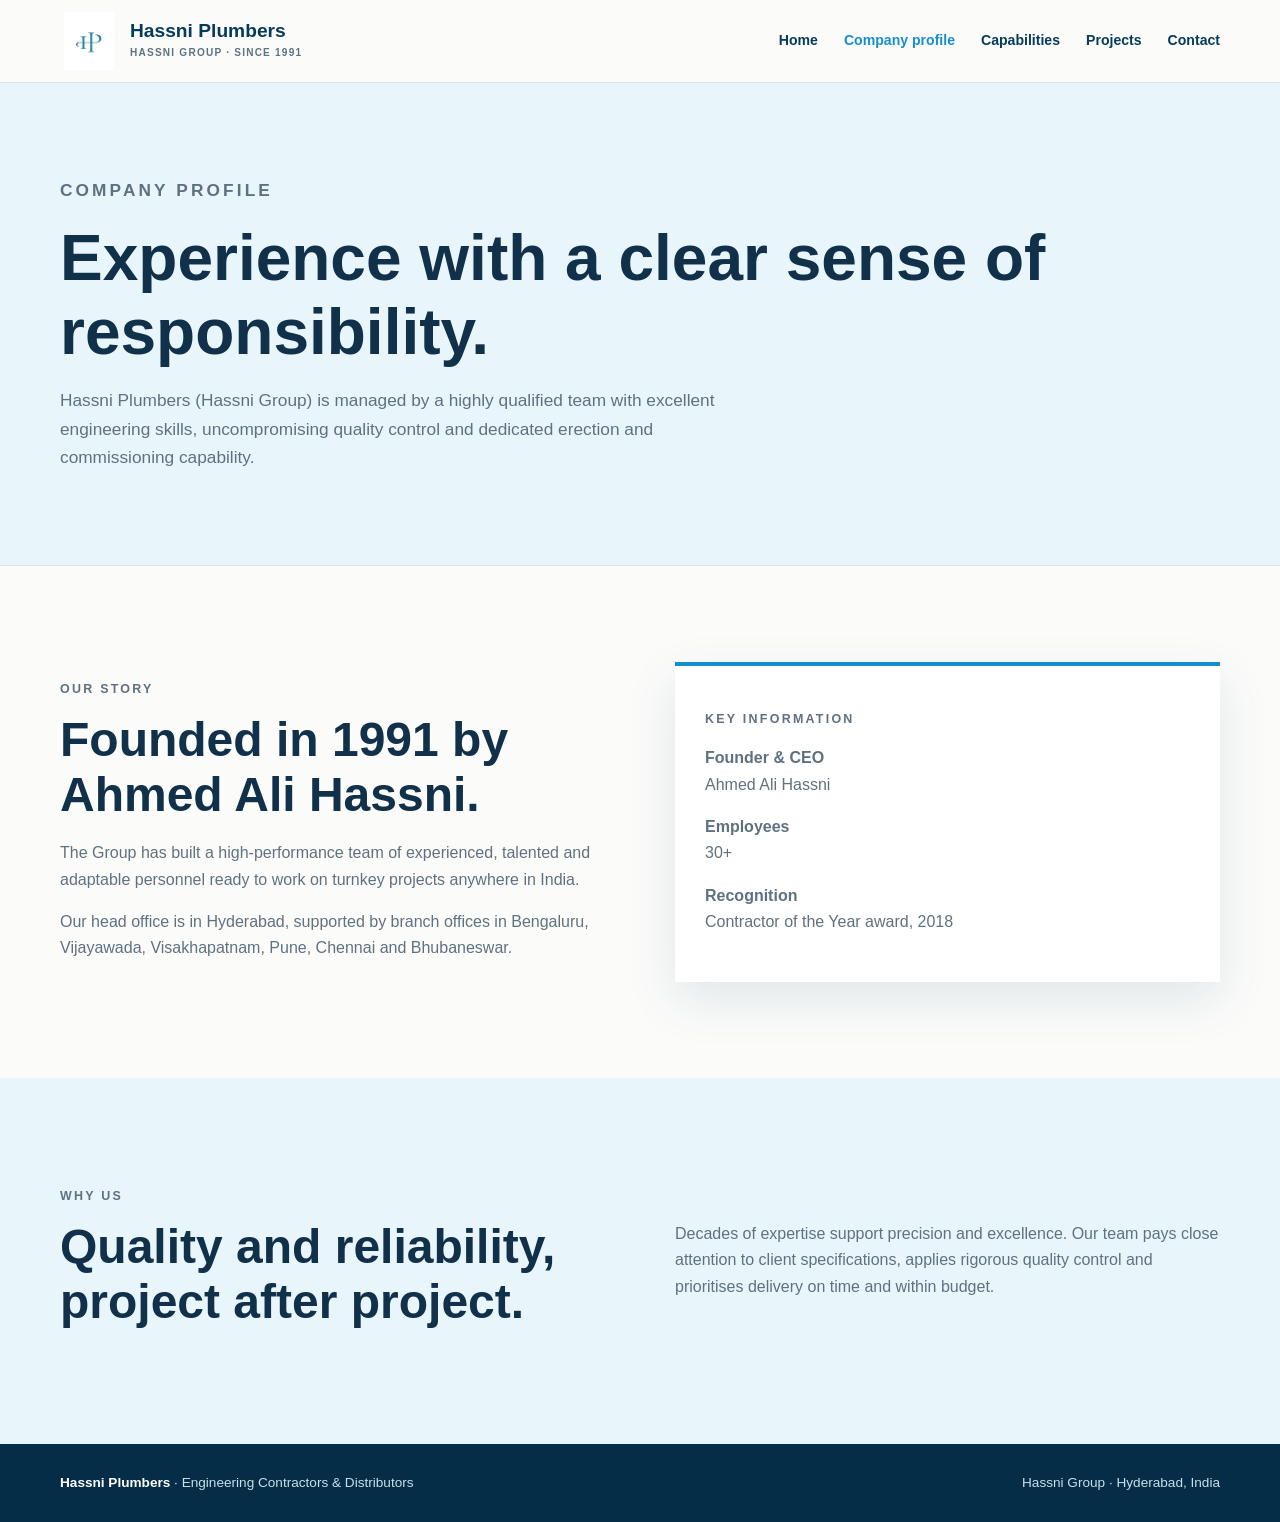
==== about.html @ f8cc5ab0 "Create multi-page Hassni Plumbers website Co-authored-by: Copilot App <223556219+Copilot@users.norep" ====
<!doctype html><html lang="en"><head><meta charset="utf-8"><meta name="viewport" content="width=device-width, initial-scale=1"><title>Company Profile | Hassni Plumbers</title><link rel="stylesheet" href="styles.css"></head><body><div id="site-header"></div><main><section class="page-hero"><div class="container"><p class="eyebrow">Company profile</p><h1>Experience with a clear sense of responsibility.</h1><p>Hassni Plumbers (Hassni Group) is managed by a highly qualified team with excellent engineering skills, uncompromising quality control and dedicated erection and commissioning capability.</p></div></section><section class="section"><div class="container split"><div><p class="eyebrow">Our story</p><h2>Founded in 1991 by Ahmed Ali Hassni.</h2><p>The Group has built a high-performance team of experienced, talented and adaptable personnel ready to work on turnkey projects anywhere in India.</p><p>Our head office is in Hyderabad, supported by branch offices in Bengaluru, Vijayawada, Visakhapatnam, Pune, Chennai and Bhubaneswar.</p></div><div class="feature-box"><p class="eyebrow">Key information</p><p><strong>Founder &amp; CEO</strong><br>Ahmed Ali Hassni</p><p><strong>Employees</strong><br>30+</p><p><strong>Recognition</strong><br>Contractor of the Year award, 2018</p></div></div></section><section class="section tint"><div class="container split"><div><p class="eyebrow">Why us</p><h2>Quality and reliability, project after project.</h2></div><div><p>Decades of expertise support precision and excellence. Our team pays close attention to client specifications, applies rigorous quality control and prioritises delivery on time and within budget.</p></div></div></section></main><div id="site-footer"></div><script src="site.js"></script></body></html>
---- styles.css ----
:root{--blue:#168dcc;--deep:#073b5c;--pale:#e8f6fc;--ink:#113049;--muted:#5f7180;--paper:#fbfcfa;--line:#d9e6eb;--white:#fff;--shadow:0 18px 48px rgba(7,59,92,.11)}*{box-sizing:border-box}html{scroll-behavior:smooth}body{margin:0;color:var(--ink);background:var(--paper);font:16px/1.65 "DM Sans",Arial,sans-serif}h1,h2,h3,h4{margin:0;font-family:Manrope,Arial,sans-serif;line-height:1.15}a{color:inherit;text-decoration:none}.container{width:min(1160px,calc(100% - 40px));margin:auto}.eyebrow{color:var(--blue);font-size:.78rem;font-weight:700;letter-spacing:.18em;text-transform:uppercase}.muted{color:var(--muted)}.section{padding:96px 0}.section-heading{max-width:720px;margin-bottom:42px}.section-heading h2{margin-top:12px;font-size:clamp(2rem,4vw,3.3rem)}.button{display:inline-flex;align-items:center;gap:10px;border:1px solid var(--blue);padding:13px 20px;font-weight:700;transition:.2s}.button.primary{color:var(--white);background:var(--blue)}.button.primary:hover{background:var(--deep);border-color:var(--deep)}.button.light{color:var(--white);border-color:#75cce9}.button.light:hover{color:var(--deep);background:#75cce9}.actions{display:flex;flex-wrap:wrap;gap:12px;margin-top:32px}.text-link{display:inline-block;margin-top:12px;color:var(--blue);font-weight:700}header{position:sticky;top:0;z-index:5;background:rgba(251,252,250,.95);border-bottom:1px solid var(--line);backdrop-filter:blur(14px)}.nav{display:flex;align-items:center;justify-content:space-between;min-height:82px;gap:24px}.brand{display:flex;align-items:center;gap:12px}.brand img{width:58px;height:58px;object-fit:contain}.brand strong{display:block;color:var(--deep);font:800 1.2rem/1.05 Manrope,Arial,sans-serif}.brand small{display:block;margin-top:4px;color:var(--muted);font-size:.63rem;font-weight:700;letter-spacing:.12em;text-transform:uppercase}.nav-links{display:flex;align-items:center;gap:26px;color:var(--deep);font-size:.88rem;font-weight:700}.nav-links a:hover,.nav-links a.active{color:var(--blue)}.menu{display:none;border:0;color:var(--deep);background:transparent;font-size:1.4rem}.hero{position:relative;overflow:hidden;padding:112px 0 104px;color:var(--white);background:var(--deep)}.hero:after{content:"";position:absolute;inset:0;opacity:.15;background:linear-gradient(115deg,transparent 0 49%,var(--blue) 49% 50%,transparent 50%),linear-gradient(25deg,transparent 0 70%,var(--blue) 70% 71%,transparent 71%);background-size:120px 120px}.hero-grid{position:relative;z-index:1;display:grid;grid-template-columns:1.15fr .85fr;align-items:center;gap:64px}.hero h1{max-width:720px;margin:16px 0 22px;font-size:clamp(2.7rem,6vw,5rem);letter-spacing:-.06em}.hero h1 em{color:#71d2f7;font-style:normal}.lead{max-width:650px;color:#d3e7ef;font-size:1.1rem}.stat-panel{display:grid;grid-template-columns:1fr 1fr;gap:1px;overflow:hidden;border:1px solid rgba(255,255,255,.2);background:rgba(255,255,255,.2);box-shadow:var(--shadow)}.stat{padding:28px 22px;background:rgba(7,59,92,.72)}.stat strong{display:block;color:#71d2f7;font:800 2.4rem/1 Manrope,Arial,sans-serif}.stat span{display:block;margin-top:8px;color:#d3e7ef;font-size:.78rem;letter-spacing:.08em;text-transform:uppercase}.split{display:grid;grid-template-columns:1fr 1fr;gap:70px;align-items:center}.split h2{margin:12px 0 18px;font-size:clamp(2rem,4vw,3rem)}.split p{color:var(--muted)}.feature-box{padding:30px;border-top:4px solid var(--blue);background:var(--white);box-shadow:var(--shadow)}.quote{margin:16px 0;color:var(--deep);font:700 1.5rem/1.35 Manrope,Arial,sans-serif}.tint{background:var(--pale)}.cards{display:grid;gap:16px}.cards.three{grid-template-columns:repeat(3,1fr)}.card{padding:28px;border:1px solid var(--line);background:var(--white);transition:.2s}.card:hover{border-color:var(--blue);box-shadow:var(--shadow);transform:translateY(-3px)}.card .icon{color:var(--blue);font-weight:800;letter-spacing:.12em}.card h3{margin:16px 0 8px;font-size:1.2rem}.card p{margin:0;color:var(--muted)}.page-hero{padding:76px 0;background:var(--pale);border-bottom:1px solid var(--line)}.page-hero h1{margin-top:12px;font-size:clamp(2.5rem,5vw,4.3rem)}.page-hero p{max-width:680px;color:var(--muted);font-size:1.08rem}.capabilities{grid-template-columns:repeat(4,1fr)}.capability{min-height:170px;padding:24px;border:1px solid var(--line);background:var(--white);transition:.2s}.capability:hover{border-color:var(--blue);box-shadow:var(--shadow);transform:translateY(-3px)}.capability .icon{color:var(--blue);font-size:1.4rem}.capability h3{margin:18px 0 8px;font-size:1.05rem}.capability p{margin:0;color:var(--muted);font-size:.88rem}.project-grid{display:grid;grid-template-columns:repeat(3,1fr);gap:16px}.project{padding:24px;border:1px solid var(--line);background:var(--white);transition:.2s}.project:hover{border-color:var(--blue);box-shadow:var(--shadow);transform:translateY(-3px)}.project small{color:var(--blue);font-weight:700;letter-spacing:.1em;text-transform:uppercase}.project h3{margin:13px 0 8px;font-size:1.1rem}.project p{margin:0;color:var(--muted);font-size:.9rem}.contact-grid{display:grid;grid-template-columns:1fr .9fr;gap:60px}.contact-card{padding:30px;border-top:4px solid var(--blue);background:var(--white);box-shadow:var(--shadow)}.contact-card p{color:var(--muted)}.locations{display:flex;flex-wrap:wrap;gap:10px;margin-top:20px}.location{padding:8px 13px;border:1px solid var(--line);color:var(--deep);background:var(--white);font-size:.86rem;font-weight:700}footer{padding:28px 0;color:#c8e0e9;background:#052d47;font-size:.85rem}.footer-inner{display:flex;justify-content:space-between;gap:20px}.footer-inner strong{color:var(--white)}@media(max-width:900px){.nav-links{display:none;position:absolute;top:82px;left:0;right:0;padding:18px 20px 24px;flex-direction:column;align-items:flex-start;background:var(--paper);border-bottom:1px solid var(--line)}.nav-links.open{display:flex}.menu{display:block}.hero-grid,.split,.contact-grid{grid-template-columns:1fr;gap:38px}.capabilities{grid-template-columns:repeat(2,1fr)}}@media(max-width:600px){.container{width:min(100% - 28px,1160px)}.section{padding:70px 0}.hero{padding:78px 0}.hero h1{font-size:2.7rem}.stat-panel,.cards.three,.capabilities,.project-grid{grid-template-columns:1fr}.footer-inner{flex-direction:column}}
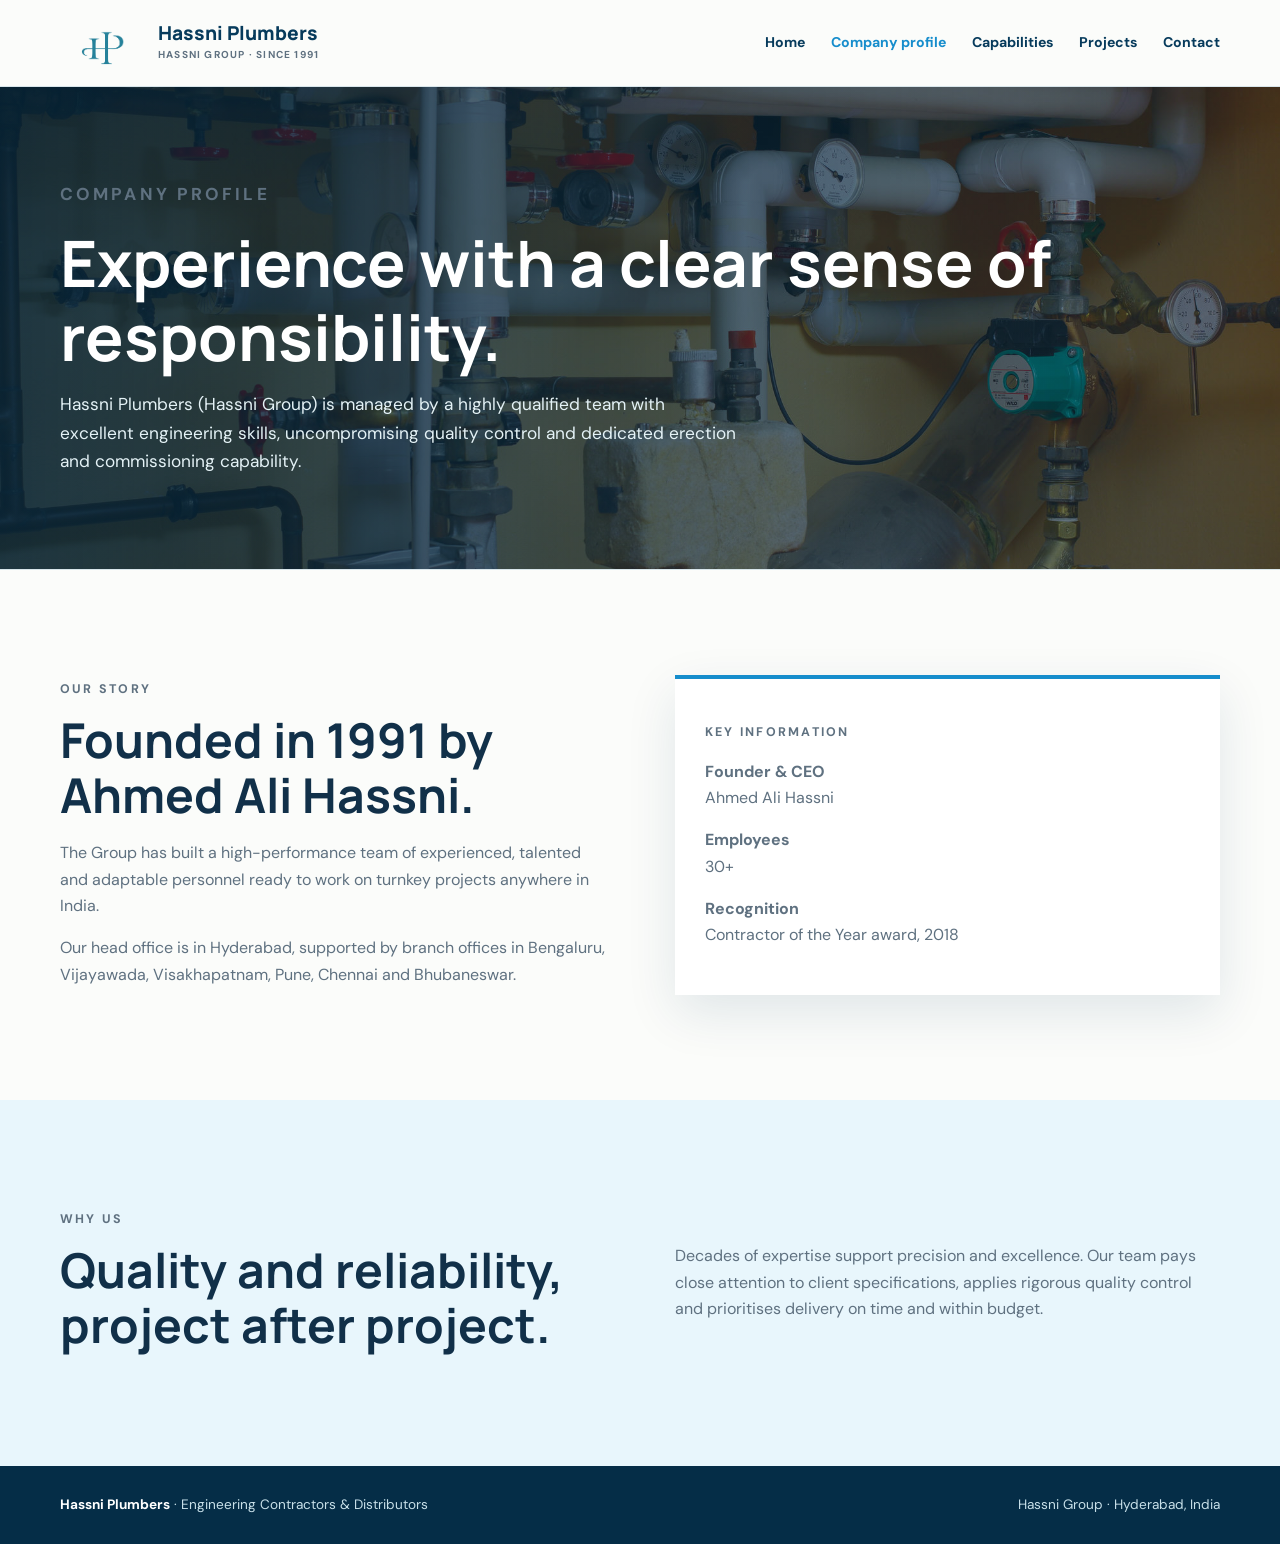
==== commit c9e10d26: "Refine site visuals and motion Co-authored-by: Copilot App <223556219+Copilot@users.noreply.github.c" ====
--- a/about.html
+++ b/about.html
@@ -1 +1 @@
-<!doctype html><html lang="en"><head><meta charset="utf-8"><meta name="viewport" content="width=device-width, initial-scale=1"><title>Company Profile | Hassni Plumbers</title><link rel="stylesheet" href="styles.css"></head><body><div id="site-header"></div><main><section class="page-hero"><div class="container"><p class="eyebrow">Company profile</p><h1>Experience with a clear sense of responsibility.</h1><p>Hassni Plumbers (Hassni Group) is managed by a highly qualified team with excellent engineering skills, uncompromising quality control and dedicated erection and commissioning capability.</p></div></section><section class="section"><div class="container split"><div><p class="eyebrow">Our story</p><h2>Founded in 1991 by Ahmed Ali Hassni.</h2><p>The Group has built a high-performance team of experienced, talented and adaptable personnel ready to work on turnkey projects anywhere in India.</p><p>Our head office is in Hyderabad, supported by branch offices in Bengaluru, Vijayawada, Visakhapatnam, Pune, Chennai and Bhubaneswar.</p></div><div class="feature-box"><p class="eyebrow">Key information</p><p><strong>Founder &amp; CEO</strong><br>Ahmed Ali Hassni</p><p><strong>Employees</strong><br>30+</p><p><strong>Recognition</strong><br>Contractor of the Year award, 2018</p></div></div></section><section class="section tint"><div class="container split"><div><p class="eyebrow">Why us</p><h2>Quality and reliability, project after project.</h2></div><div><p>Decades of expertise support precision and excellence. Our team pays close attention to client specifications, applies rigorous quality control and prioritises delivery on time and within budget.</p></div></div></section></main><div id="site-footer"></div><script src="site.js"></script></body></html>
+<!doctype html><html lang="en"><head><meta charset="utf-8"><meta name="viewport" content="width=device-width, initial-scale=1"><title>Company Profile | Hassni Plumbers</title><link rel="stylesheet" href="styles.css"></head><body><div id="site-header"></div><main><section class="page-hero image-page-hero"><div class="container"><p class="eyebrow">Company profile</p><h1>Experience with a clear sense of responsibility.</h1><p>Hassni Plumbers (Hassni Group) is managed by a highly qualified team with excellent engineering skills, uncompromising quality control and dedicated erection and commissioning capability.</p></div></section><section class="section"><div class="container split"><div><p class="eyebrow">Our story</p><h2>Founded in 1991 by Ahmed Ali Hassni.</h2><p>The Group has built a high-performance team of experienced, talented and adaptable personnel ready to work on turnkey projects anywhere in India.</p><p>Our head office is in Hyderabad, supported by branch offices in Bengaluru, Vijayawada, Visakhapatnam, Pune, Chennai and Bhubaneswar.</p></div><div class="feature-box"><p class="eyebrow">Key information</p><p><strong>Founder &amp; CEO</strong><br>Ahmed Ali Hassni</p><p><strong>Employees</strong><br>30+</p><p><strong>Recognition</strong><br>Contractor of the Year award, 2018</p></div></div></section><section class="section tint"><div class="container split"><div><p class="eyebrow">Why us</p><h2>Quality and reliability, project after project.</h2></div><div><p>Decades of expertise support precision and excellence. Our team pays close attention to client specifications, applies rigorous quality control and prioritises delivery on time and within budget.</p></div></div></section></main><div id="site-footer"></div><script src="site.js"></script></body></html>
--- a/styles.css
+++ b/styles.css
@@ -1 +1,134 @@
-:root{--blue:#168dcc;--deep:#073b5c;--pale:#e8f6fc;--ink:#113049;--muted:#5f7180;--paper:#fbfcfa;--line:#d9e6eb;--white:#fff;--shadow:0 18px 48px rgba(7,59,92,.11)}*{box-sizing:border-box}html{scroll-behavior:smooth}body{margin:0;color:var(--ink);background:var(--paper);font:16px/1.65 "DM Sans",Arial,sans-serif}h1,h2,h3,h4{margin:0;font-family:Manrope,Arial,sans-serif;line-height:1.15}a{color:inherit;text-decoration:none}.container{width:min(1160px,calc(100% - 40px));margin:auto}.eyebrow{color:var(--blue);font-size:.78rem;font-weight:700;letter-spacing:.18em;text-transform:uppercase}.muted{color:var(--muted)}.section{padding:96px 0}.section-heading{max-width:720px;margin-bottom:42px}.section-heading h2{margin-top:12px;font-size:clamp(2rem,4vw,3.3rem)}.button{display:inline-flex;align-items:center;gap:10px;border:1px solid var(--blue);padding:13px 20px;font-weight:700;transition:.2s}.button.primary{color:var(--white);background:var(--blue)}.button.primary:hover{background:var(--deep);border-color:var(--deep)}.button.light{color:var(--white);border-color:#75cce9}.button.light:hover{color:var(--deep);background:#75cce9}.actions{display:flex;flex-wrap:wrap;gap:12px;margin-top:32px}.text-link{display:inline-block;margin-top:12px;color:var(--blue);font-weight:700}header{position:sticky;top:0;z-index:5;background:rgba(251,252,250,.95);border-bottom:1px solid var(--line);backdrop-filter:blur(14px)}.nav{display:flex;align-items:center;justify-content:space-between;min-height:82px;gap:24px}.brand{display:flex;align-items:center;gap:12px}.brand img{width:58px;height:58px;object-fit:contain}.brand strong{display:block;color:var(--deep);font:800 1.2rem/1.05 Manrope,Arial,sans-serif}.brand small{display:block;margin-top:4px;color:var(--muted);font-size:.63rem;font-weight:700;letter-spacing:.12em;text-transform:uppercase}.nav-links{display:flex;align-items:center;gap:26px;color:var(--deep);font-size:.88rem;font-weight:700}.nav-links a:hover,.nav-links a.active{color:var(--blue)}.menu{display:none;border:0;color:var(--deep);background:transparent;font-size:1.4rem}.hero{position:relative;overflow:hidden;padding:112px 0 104px;color:var(--white);background:var(--deep)}.hero:after{content:"";position:absolute;inset:0;opacity:.15;background:linear-gradient(115deg,transparent 0 49%,var(--blue) 49% 50%,transparent 50%),linear-gradient(25deg,transparent 0 70%,var(--blue) 70% 71%,transparent 71%);background-size:120px 120px}.hero-grid{position:relative;z-index:1;display:grid;grid-template-columns:1.15fr .85fr;align-items:center;gap:64px}.hero h1{max-width:720px;margin:16px 0 22px;font-size:clamp(2.7rem,6vw,5rem);letter-spacing:-.06em}.hero h1 em{color:#71d2f7;font-style:normal}.lead{max-width:650px;color:#d3e7ef;font-size:1.1rem}.stat-panel{display:grid;grid-template-columns:1fr 1fr;gap:1px;overflow:hidden;border:1px solid rgba(255,255,255,.2);background:rgba(255,255,255,.2);box-shadow:var(--shadow)}.stat{padding:28px 22px;background:rgba(7,59,92,.72)}.stat strong{display:block;color:#71d2f7;font:800 2.4rem/1 Manrope,Arial,sans-serif}.stat span{display:block;margin-top:8px;color:#d3e7ef;font-size:.78rem;letter-spacing:.08em;text-transform:uppercase}.split{display:grid;grid-template-columns:1fr 1fr;gap:70px;align-items:center}.split h2{margin:12px 0 18px;font-size:clamp(2rem,4vw,3rem)}.split p{color:var(--muted)}.feature-box{padding:30px;border-top:4px solid var(--blue);background:var(--white);box-shadow:var(--shadow)}.quote{margin:16px 0;color:var(--deep);font:700 1.5rem/1.35 Manrope,Arial,sans-serif}.tint{background:var(--pale)}.cards{display:grid;gap:16px}.cards.three{grid-template-columns:repeat(3,1fr)}.card{padding:28px;border:1px solid var(--line);background:var(--white);transition:.2s}.card:hover{border-color:var(--blue);box-shadow:var(--shadow);transform:translateY(-3px)}.card .icon{color:var(--blue);font-weight:800;letter-spacing:.12em}.card h3{margin:16px 0 8px;font-size:1.2rem}.card p{margin:0;color:var(--muted)}.page-hero{padding:76px 0;background:var(--pale);border-bottom:1px solid var(--line)}.page-hero h1{margin-top:12px;font-size:clamp(2.5rem,5vw,4.3rem)}.page-hero p{max-width:680px;color:var(--muted);font-size:1.08rem}.capabilities{grid-template-columns:repeat(4,1fr)}.capability{min-height:170px;padding:24px;border:1px solid var(--line);background:var(--white);transition:.2s}.capability:hover{border-color:var(--blue);box-shadow:var(--shadow);transform:translateY(-3px)}.capability .icon{color:var(--blue);font-size:1.4rem}.capability h3{margin:18px 0 8px;font-size:1.05rem}.capability p{margin:0;color:var(--muted);font-size:.88rem}.project-grid{display:grid;grid-template-columns:repeat(3,1fr);gap:16px}.project{padding:24px;border:1px solid var(--line);background:var(--white);transition:.2s}.project:hover{border-color:var(--blue);box-shadow:var(--shadow);transform:translateY(-3px)}.project small{color:var(--blue);font-weight:700;letter-spacing:.1em;text-transform:uppercase}.project h3{margin:13px 0 8px;font-size:1.1rem}.project p{margin:0;color:var(--muted);font-size:.9rem}.contact-grid{display:grid;grid-template-columns:1fr .9fr;gap:60px}.contact-card{padding:30px;border-top:4px solid var(--blue);background:var(--white);box-shadow:var(--shadow)}.contact-card p{color:var(--muted)}.locations{display:flex;flex-wrap:wrap;gap:10px;margin-top:20px}.location{padding:8px 13px;border:1px solid var(--line);color:var(--deep);background:var(--white);font-size:.86rem;font-weight:700}footer{padding:28px 0;color:#c8e0e9;background:#052d47;font-size:.85rem}.footer-inner{display:flex;justify-content:space-between;gap:20px}.footer-inner strong{color:var(--white)}@media(max-width:900px){.nav-links{display:none;position:absolute;top:82px;left:0;right:0;padding:18px 20px 24px;flex-direction:column;align-items:flex-start;background:var(--paper);border-bottom:1px solid var(--line)}.nav-links.open{display:flex}.menu{display:block}.hero-grid,.split,.contact-grid{grid-template-columns:1fr;gap:38px}.capabilities{grid-template-columns:repeat(2,1fr)}}@media(max-width:600px){.container{width:min(100% - 28px,1160px)}.section{padding:70px 0}.hero{padding:78px 0}.hero h1{font-size:2.7rem}.stat-panel,.cards.three,.capabilities,.project-grid{grid-template-columns:1fr}.footer-inner{flex-direction:column}}
+@import url('https://fonts.googleapis.com/css2?family=DM+Sans:wght@400;500;600;700&family=Manrope:wght@600;700;800&display=swap');
+
+:root {
+  --blue: #168dcc;
+  --deep: #073b5c;
+  --pale: #e8f6fc;
+  --ink: #113049;
+  --muted: #5f7180;
+  --paper: #fbfcfa;
+  --line: #d9e6eb;
+  --white: #fff;
+  --shadow: 0 18px 48px rgba(7, 59, 92, .11);
+  --ease: cubic-bezier(.22, 1, .36, 1);
+}
+
+* { box-sizing: border-box; }
+html { scroll-behavior: smooth; }
+body { margin: 0; color: var(--ink); background: var(--paper); font: 16px/1.65 "DM Sans", Arial, sans-serif; overflow-x: hidden; }
+h1, h2, h3, h4 { margin: 0; font-family: Manrope, Arial, sans-serif; line-height: 1.15; }
+a { color: inherit; text-decoration: none; }
+.container { width: min(1160px, calc(100% - 40px)); margin: auto; }
+.eyebrow { color: var(--blue); font-size: .78rem; font-weight: 700; letter-spacing: .18em; text-transform: uppercase; }
+.muted { color: var(--muted); }
+.section { padding: 96px 0; }
+.section-heading { max-width: 720px; margin-bottom: 42px; }
+.section-heading h2 { margin-top: 12px; font-size: clamp(2rem, 4vw, 3.3rem); }
+.button { display: inline-flex; align-items: center; gap: 10px; border: 1px solid var(--blue); padding: 13px 20px; font-weight: 700; transition: transform .4s var(--ease), background-color .3s, border-color .3s, color .3s; }
+.button.primary { color: var(--white); background: var(--blue); }
+.button.primary:hover { background: var(--deep); border-color: var(--deep); transform: translateY(-3px); }
+.button.light { color: var(--white); border-color: #75cce9; }
+.button.light:hover { color: var(--deep); background: #75cce9; transform: translateY(-3px); }
+.actions { display: flex; flex-wrap: wrap; gap: 12px; margin-top: 32px; }
+.text-link { display: inline-block; margin-top: 12px; color: var(--blue); font-weight: 700; }
+
+header { position: sticky; top: 0; z-index: 5; background: rgba(251,252,250,.95); border-bottom: 1px solid var(--line); backdrop-filter: blur(14px); transition: min-height .45s var(--ease), background-color .45s ease, box-shadow .45s ease; }
+.nav { transition: min-height .45s var(--ease); }
+header.scrolled { background: rgba(255,255,255,.98); box-shadow: 0 8px 26px rgba(7, 59, 92, .09); }
+header.scrolled .nav { min-height: 70px; }
+.nav { display: flex; align-items: center; justify-content: space-between; min-height: 82px; gap: 24px; }
+.brand { display: flex; align-items: center; gap: 12px; }
+.brand-mark { position: relative; top: -4px; display: grid; width: 86px; height: 86px; place-items: center; padding: 2px; transition: transform .4s var(--ease), filter .4s var(--ease); }
+.brand-mark:hover { transform: translateY(-2px) rotate(-1deg); filter: drop-shadow(0 8px 12px rgba(7, 59, 92, .22)); }
+.brand img { width: 100%; height: 100%; object-fit: contain; }
+.brand strong { display: block; color: var(--deep); font: 800 1.2rem/1.05 Manrope, Arial, sans-serif; }
+.brand small { display: block; margin-top: 4px; color: var(--muted); font-size: .63rem; font-weight: 700; letter-spacing: .12em; text-transform: uppercase; }
+.nav-links { display: flex; align-items: center; gap: 26px; color: var(--deep); font-size: .88rem; font-weight: 700; }
+.nav-links a { transition: color .3s; }
+.nav-links a:hover, .nav-links a.active { color: var(--blue); }
+.menu { display: none; border: 0; color: var(--deep); background: transparent; font-size: 1.4rem; }
+
+.hero { position: relative; overflow: hidden; padding: 112px 0 104px; color: var(--white); background: var(--deep); }
+.hero-image { min-height: 700px; display: flex; align-items: center; background: linear-gradient(90deg, rgba(4,35,55,.93), rgba(4,35,55,.7) 46%, rgba(4,35,55,.32)), url("images/project-brigade.jpg") center/cover no-repeat; }
+.hero-grid { position: relative; z-index: 1; display: grid; grid-template-columns: 1.15fr .85fr; align-items: center; gap: 64px; }
+.hero h1 { max-width: 720px; margin: 16px 0 22px; font-size: clamp(2.7rem, 6vw, 5rem); letter-spacing: -.06em; }
+.hero h1 em { color: #71d2f7; font-style: normal; }
+.lead { max-width: 650px; color: #d3e7ef; font-size: 1.1rem; }
+.stat-panel { display: grid; grid-template-columns: 1fr 1fr; gap: 1px; overflow: hidden; border: 1px solid rgba(255,255,255,.2); background: rgba(255,255,255,.2); box-shadow: var(--shadow); animation: rise-in .9s var(--ease) .14s both; }
+.stat { padding: 28px 22px; background: rgba(7,59,92,.78); }
+.stat strong { display: block; color: #71d2f7; font: 800 2.4rem/1 Manrope, Arial, sans-serif; }
+.stat span { display: block; margin-top: 8px; color: #d3e7ef; font-size: .78rem; letter-spacing: .08em; text-transform: uppercase; }
+
+.split { display: grid; grid-template-columns: 1fr 1fr; gap: 70px; align-items: center; }
+.split h2 { margin: 12px 0 18px; font-size: clamp(2rem, 4vw, 3rem); }
+.split p { color: var(--muted); }
+.feature-box { padding: 30px; border-top: 4px solid var(--blue); background: var(--white); box-shadow: var(--shadow); }
+.quote { margin: 16px 0; color: var(--deep); font: 700 1.5rem/1.35 Manrope, Arial, sans-serif; }
+.tint { background: var(--pale); }
+.cards { display: grid; gap: 16px; }
+.cards.three { grid-template-columns: repeat(3, 1fr); }
+.card, .capability, .project { border: 1px solid var(--line); background: var(--white); transition: transform .5s var(--ease), border-color .3s, box-shadow .5s var(--ease); }
+.card { padding: 28px; }
+.card:hover, .capability:hover, .project:hover { border-color: var(--blue); box-shadow: var(--shadow); transform: translateY(-6px); }
+.card .icon, .capability .icon { color: var(--blue); font-weight: 800; letter-spacing: .12em; }
+.card h3 { margin: 16px 0 8px; font-size: 1.2rem; }
+.card p { margin: 0; color: var(--muted); }
+
+.page-hero { position: relative; overflow: hidden; padding: 76px 0; background: var(--pale); border-bottom: 1px solid var(--line); }
+.page-hero h1 { margin-top: 12px; font-size: clamp(2.5rem, 5vw, 4.3rem); }
+.page-hero p { max-width: 680px; color: var(--muted); font-size: 1.08rem; }
+.image-page-hero { color: var(--white); background: linear-gradient(90deg, rgba(4,35,55,.87), rgba(4,35,55,.48)), url("images/project-residential.jpg") center/cover no-repeat; }
+.capabilities-hero { color: var(--white); background: linear-gradient(90deg, rgba(4,35,55,.88), rgba(4,35,55,.48)), url("images/project-architecture.jpg") center/cover no-repeat; }
+.projects-hero { color: var(--white); background: linear-gradient(90deg, rgba(4,35,55,.88), rgba(4,35,55,.48)), url("images/project-brigade.jpg") center/cover no-repeat; }
+.image-page-hero p:not(.eyebrow), .capabilities-hero p:not(.eyebrow), .projects-hero p:not(.eyebrow) { color: #e4f2f6; }
+.capabilities { display: grid; grid-template-columns: repeat(4, 1fr); gap: 16px; }
+.capability { min-height: 170px; padding: 24px; }
+.capability .icon { font-size: 1.4rem; }
+.capability h3 { margin: 18px 0 8px; font-size: 1.05rem; }
+.capability p, .project p { margin: 0; color: var(--muted); font-size: .88rem; }
+.project-grid { display: grid; grid-template-columns: repeat(3, 1fr); gap: 16px; }
+.project { position: relative; overflow: hidden; padding: 24px; isolation: isolate; }
+.project:before { content: ""; position: absolute; inset: 0; z-index: -1; background-position: center; background-size: cover; opacity: 0; transform: scale(1.06); transition: opacity .5s, transform .8s var(--ease); }
+.project:nth-child(1):before { background-image: url("images/project-brigade.jpg"); }
+.project:nth-child(2):before { background-image: url("images/project-architecture.jpg"); }
+.project:nth-child(3):before { background-image: url("images/project-residential.jpg"); }
+.project:nth-child(4):before { background-image: url("images/project-architecture.jpg"); }
+.project:nth-child(5):before { background-image: url("images/project-residential.jpg"); }
+.project:nth-child(6):before { background-image: url("images/project-brigade.jpg"); }
+.project:hover:before { opacity: .16; transform: scale(1); }
+.project small { color: var(--blue); font-weight: 700; letter-spacing: .1em; text-transform: uppercase; }
+.project h3 { margin: 13px 0 8px; font-size: 1.1rem; }
+.contact-grid { display: grid; grid-template-columns: 1fr .9fr; gap: 60px; }
+.contact-card { padding: 30px; border-top: 4px solid var(--blue); background: var(--white); box-shadow: var(--shadow); }
+.contact-card p { color: var(--muted); }
+.locations { display: flex; flex-wrap: wrap; gap: 10px; margin-top: 20px; }
+.location { padding: 8px 13px; border: 1px solid var(--line); color: var(--deep); background: var(--white); font-size: .86rem; font-weight: 700; }
+footer { padding: 28px 0; color: #c8e0e9; background: #052d47; font-size: .85rem; }
+.footer-inner { display: flex; justify-content: space-between; gap: 20px; }
+.footer-inner strong { color: var(--white); }
+.reveal-up, .reveal-left, .reveal-right { opacity: 0; transition: opacity .85s ease-out, transform .85s var(--ease); }
+.reveal-up { transform: translateY(48px); }
+.reveal-left { transform: translateX(-48px); }
+.reveal-right { transform: translateX(48px); }
+.reveal-up.visible, .reveal-left.visible, .reveal-right.visible { opacity: 1; transform: translate(0); }
+@keyframes rise-in { from { opacity: 0; transform: translateY(20px); } to { opacity: 1; transform: none; } }
+@media (max-width: 900px) {
+  .nav-links { display: none; position: absolute; top: 82px; left: 0; right: 0; padding: 18px 20px 24px; flex-direction: column; align-items: flex-start; background: var(--paper); border-bottom: 1px solid var(--line); }
+  .nav-links.open { display: flex; }
+  .menu { display: block; }
+  .hero-grid, .split, .contact-grid { grid-template-columns: 1fr; gap: 38px; }
+  .capabilities { grid-template-columns: repeat(2, 1fr); }
+}
+@media (max-width: 600px) {
+  .container { width: min(100% - 28px, 1160px); }
+  .section { padding: 70px 0; }
+  .hero, .hero-image { min-height: 0; padding: 78px 0; }
+  .hero h1 { font-size: 2.7rem; }
+  .stat-panel, .cards.three, .capabilities, .project-grid { grid-template-columns: 1fr; }
+  .brand-mark { width: 70px; height: 70px; padding: 2px; }
+  .brand strong { font-size: 1.05rem; }
+  .footer-inner { flex-direction: column; }
+}
+@media (prefers-reduced-motion: reduce) {
+  *, *::before, *::after { animation-duration: .01ms !important; animation-iteration-count: 1 !important; scroll-behavior: auto !important; transition-duration: .01ms !important; }
+}
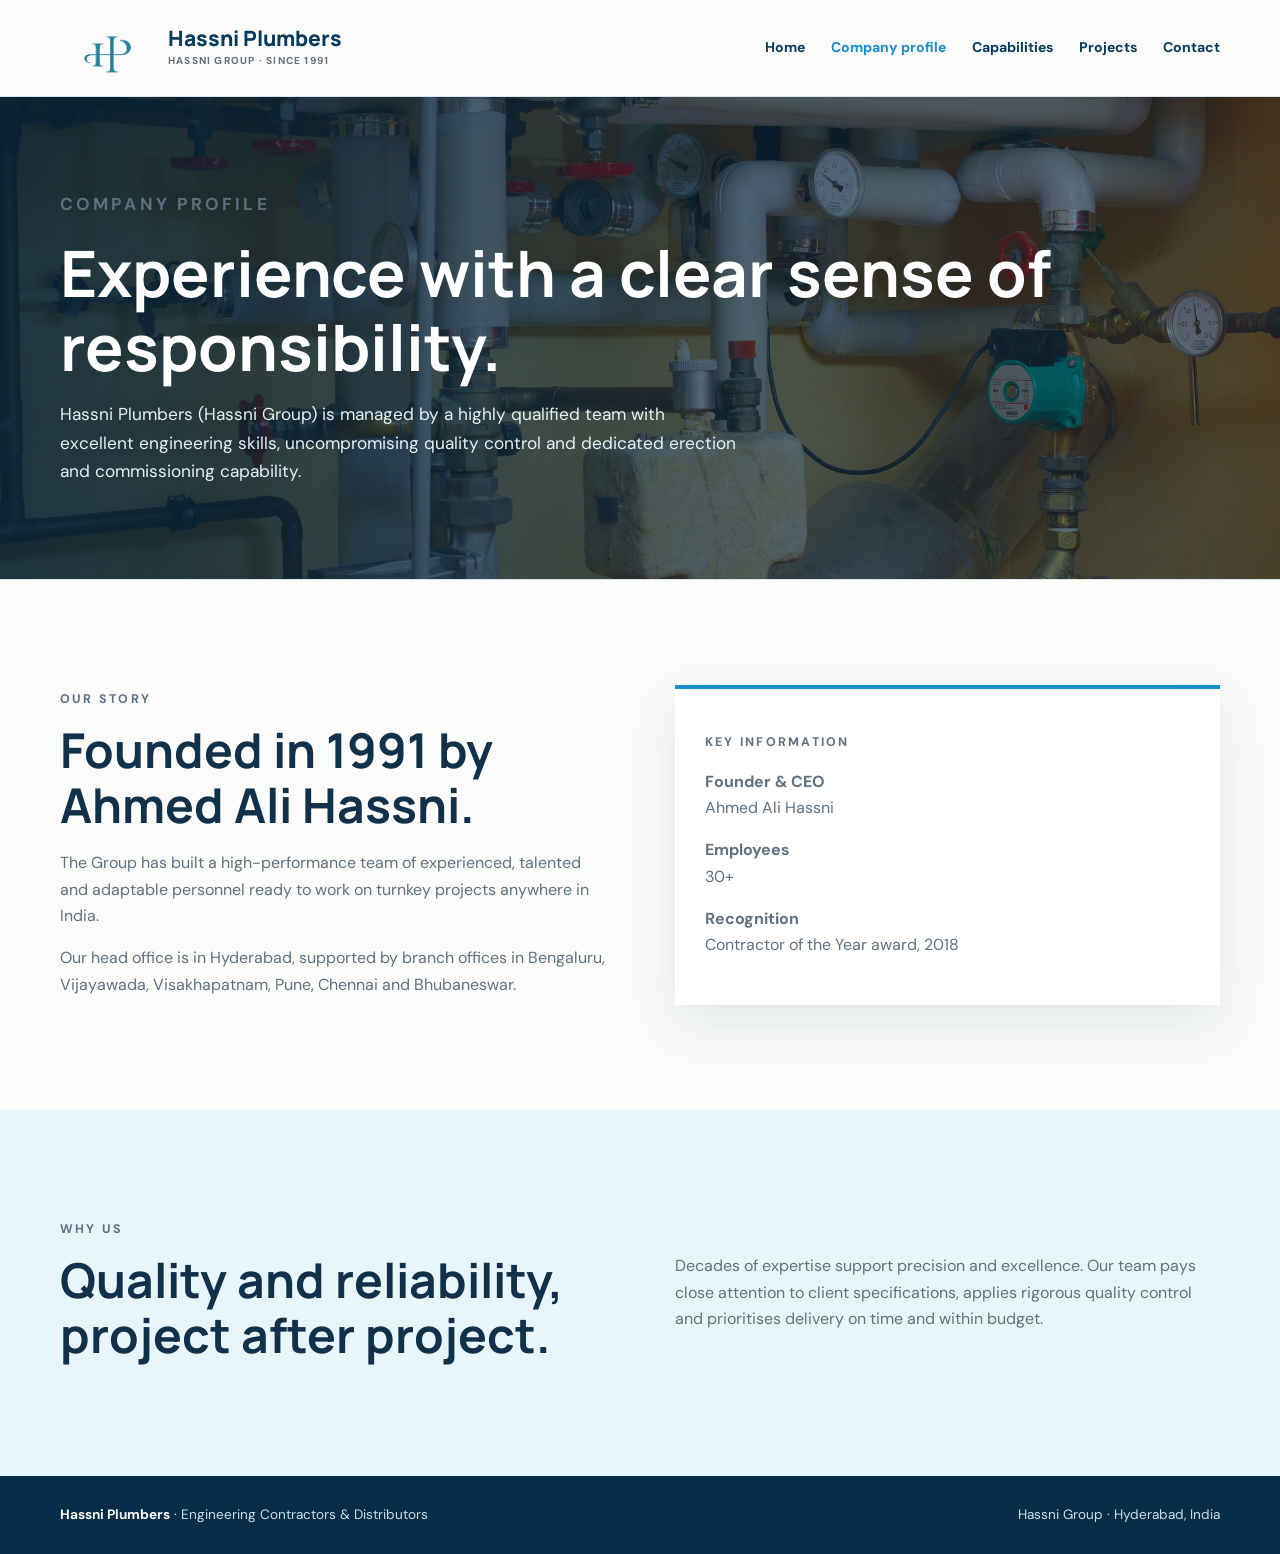
==== commit 1d9d2b6b: "Structure static site source files Co-authored-by: Copilot App <223556219+Copilot@users.noreply.gith" ====
--- a/about.html
+++ b/about.html
@@ -1 +1,95 @@
-<!doctype html><html lang="en"><head><meta charset="utf-8"><meta name="viewport" content="width=device-width, initial-scale=1"><title>Company Profile | Hassni Plumbers</title><link rel="stylesheet" href="styles.css"></head><body><div id="site-header"></div><main><section class="page-hero image-page-hero"><div class="container"><p class="eyebrow">Company profile</p><h1>Experience with a clear sense of responsibility.</h1><p>Hassni Plumbers (Hassni Group) is managed by a highly qualified team with excellent engineering skills, uncompromising quality control and dedicated erection and commissioning capability.</p></div></section><section class="section"><div class="container split"><div><p class="eyebrow">Our story</p><h2>Founded in 1991 by Ahmed Ali Hassni.</h2><p>The Group has built a high-performance team of experienced, talented and adaptable personnel ready to work on turnkey projects anywhere in India.</p><p>Our head office is in Hyderabad, supported by branch offices in Bengaluru, Vijayawada, Visakhapatnam, Pune, Chennai and Bhubaneswar.</p></div><div class="feature-box"><p class="eyebrow">Key information</p><p><strong>Founder &amp; CEO</strong><br>Ahmed Ali Hassni</p><p><strong>Employees</strong><br>30+</p><p><strong>Recognition</strong><br>Contractor of the Year award, 2018</p></div></div></section><section class="section tint"><div class="container split"><div><p class="eyebrow">Why us</p><h2>Quality and reliability, project after project.</h2></div><div><p>Decades of expertise support precision and excellence. Our team pays close attention to client specifications, applies rigorous quality control and prioritises delivery on time and within budget.</p></div></div></section></main><div id="site-footer"></div><script src="site.js"></script></body></html>
+<!DOCTYPE html>
+<html lang="en">
+ <head>
+  <meta charset="utf-8"/>
+  <meta content="width=device-width, initial-scale=1" name="viewport"/>
+  <title>
+   Company Profile | Hassni Plumbers
+  </title>
+  <link href="styles.css" rel="stylesheet"/>
+ </head>
+ <body>
+  <div id="site-header">
+  </div>
+  <main>
+   <section class="page-hero image-page-hero">
+    <div class="container">
+     <p class="eyebrow">
+      Company profile
+     </p>
+     <h1>
+      Experience with a clear sense of responsibility.
+     </h1>
+     <p>
+      Hassni Plumbers (Hassni Group) is managed by a highly qualified team with excellent engineering skills, uncompromising quality control and dedicated erection and commissioning capability.
+     </p>
+    </div>
+   </section>
+   <section class="section">
+    <div class="container split">
+     <div>
+      <p class="eyebrow">
+       Our story
+      </p>
+      <h2>
+       Founded in 1991 by Ahmed Ali Hassni.
+      </h2>
+      <p>
+       The Group has built a high-performance team of experienced, talented and adaptable personnel ready to work on turnkey projects anywhere in India.
+      </p>
+      <p>
+       Our head office is in Hyderabad, supported by branch offices in Bengaluru, Vijayawada, Visakhapatnam, Pune, Chennai and Bhubaneswar.
+      </p>
+     </div>
+     <div class="feature-box">
+      <p class="eyebrow">
+       Key information
+      </p>
+      <p>
+       <strong>
+        Founder &amp; CEO
+       </strong>
+       <br/>
+       Ahmed Ali Hassni
+      </p>
+      <p>
+       <strong>
+        Employees
+       </strong>
+       <br/>
+       30+
+      </p>
+      <p>
+       <strong>
+        Recognition
+       </strong>
+       <br/>
+       Contractor of the Year award, 2018
+      </p>
+     </div>
+    </div>
+   </section>
+   <section class="section tint">
+    <div class="container split">
+     <div>
+      <p class="eyebrow">
+       Why us
+      </p>
+      <h2>
+       Quality and reliability, project after project.
+      </h2>
+     </div>
+     <div>
+      <p>
+       Decades of expertise support precision and excellence. Our team pays close attention to client specifications, applies rigorous quality control and prioritises delivery on time and within budget.
+      </p>
+     </div>
+    </div>
+   </section>
+  </main>
+  <div id="site-footer">
+  </div>
+  <script src="site.js">
+  </script>
+ </body>
+</html>
--- a/styles.css
+++ b/styles.css
@@ -35,13 +35,14 @@
 header { position: sticky; top: 0; z-index: 5; background: rgba(251,252,250,.95); border-bottom: 1px solid var(--line); backdrop-filter: blur(14px); transition: min-height .45s var(--ease), background-color .45s ease, box-shadow .45s ease; }
 .nav { transition: min-height .45s var(--ease); }
 header.scrolled { background: rgba(255,255,255,.98); box-shadow: 0 8px 26px rgba(7, 59, 92, .09); }
-header.scrolled .nav { min-height: 70px; }
-.nav { display: flex; align-items: center; justify-content: space-between; min-height: 82px; gap: 24px; }
+header.scrolled .nav { min-height: 78px; }
+header.scrolled .brand-mark { width: 84px; height: 84px; }
+.nav { display: flex; align-items: center; justify-content: space-between; min-height: 88px; gap: 24px; }
 .brand { display: flex; align-items: center; gap: 12px; }
-.brand-mark { position: relative; top: -4px; display: grid; width: 86px; height: 86px; place-items: center; padding: 2px; transition: transform .4s var(--ease), filter .4s var(--ease); }
+.brand-mark { position: relative; top: -4px; display: grid; width: 96px; height: 96px; place-items: center; padding: 2px; transition: transform .4s var(--ease), filter .4s var(--ease); }
 .brand-mark:hover { transform: translateY(-2px) rotate(-1deg); filter: drop-shadow(0 8px 12px rgba(7, 59, 92, .22)); }
 .brand img { width: 100%; height: 100%; object-fit: contain; }
-.brand strong { display: block; color: var(--deep); font: 800 1.2rem/1.05 Manrope, Arial, sans-serif; }
+.brand strong { display: block; color: var(--deep); font: 800 1.32rem/1.05 Manrope, Arial, sans-serif; }
 .brand small { display: block; margin-top: 4px; color: var(--muted); font-size: .63rem; font-weight: 700; letter-spacing: .12em; text-transform: uppercase; }
 .nav-links { display: flex; align-items: center; gap: 26px; color: var(--deep); font-size: .88rem; font-weight: 700; }
 .nav-links a { transition: color .3s; }
@@ -49,7 +50,10 @@
 .menu { display: none; border: 0; color: var(--deep); background: transparent; font-size: 1.4rem; }
 
 .hero { position: relative; overflow: hidden; padding: 112px 0 104px; color: var(--white); background: var(--deep); }
-.hero-image { min-height: 700px; display: flex; align-items: center; background: linear-gradient(90deg, rgba(4,35,55,.93), rgba(4,35,55,.7) 46%, rgba(4,35,55,.32)), url("images/project-brigade.jpg") center/cover no-repeat; }
+.hero-image { min-height: 700px; display: flex; align-items: center; background: url("images/project-brigade.jpg") center/cover no-repeat; }
+.hero-video, .hero-video-overlay { position: absolute; inset: 0; width: 100%; height: 100%; }
+.hero-video { z-index: 0; object-fit: cover; object-position: center; }
+.hero-video-overlay { z-index: 0; background: linear-gradient(90deg, rgba(4,35,55,.93), rgba(4,35,55,.7) 46%, rgba(4,35,55,.38)); }
 .hero-grid { position: relative; z-index: 1; display: grid; grid-template-columns: 1.15fr .85fr; align-items: center; gap: 64px; }
 .hero h1 { max-width: 720px; margin: 16px 0 22px; font-size: clamp(2.7rem, 6vw, 5rem); letter-spacing: -.06em; }
 .hero h1 em { color: #71d2f7; font-style: normal; }
@@ -113,7 +117,7 @@
 .reveal-up.visible, .reveal-left.visible, .reveal-right.visible { opacity: 1; transform: translate(0); }
 @keyframes rise-in { from { opacity: 0; transform: translateY(20px); } to { opacity: 1; transform: none; } }
 @media (max-width: 900px) {
-  .nav-links { display: none; position: absolute; top: 82px; left: 0; right: 0; padding: 18px 20px 24px; flex-direction: column; align-items: flex-start; background: var(--paper); border-bottom: 1px solid var(--line); }
+  .nav-links { display: none; position: absolute; top: 88px; left: 0; right: 0; padding: 18px 20px 24px; flex-direction: column; align-items: flex-start; background: var(--paper); border-bottom: 1px solid var(--line); }
   .nav-links.open { display: flex; }
   .menu { display: block; }
   .hero-grid, .split, .contact-grid { grid-template-columns: 1fr; gap: 38px; }
@@ -125,8 +129,8 @@
   .hero, .hero-image { min-height: 0; padding: 78px 0; }
   .hero h1 { font-size: 2.7rem; }
   .stat-panel, .cards.three, .capabilities, .project-grid { grid-template-columns: 1fr; }
-  .brand-mark { width: 70px; height: 70px; padding: 2px; }
-  .brand strong { font-size: 1.05rem; }
+  .brand-mark { width: 78px; height: 78px; padding: 2px; }
+  .brand strong { font-size: 1.14rem; }
   .footer-inner { flex-direction: column; }
 }
 @media (prefers-reduced-motion: reduce) {
